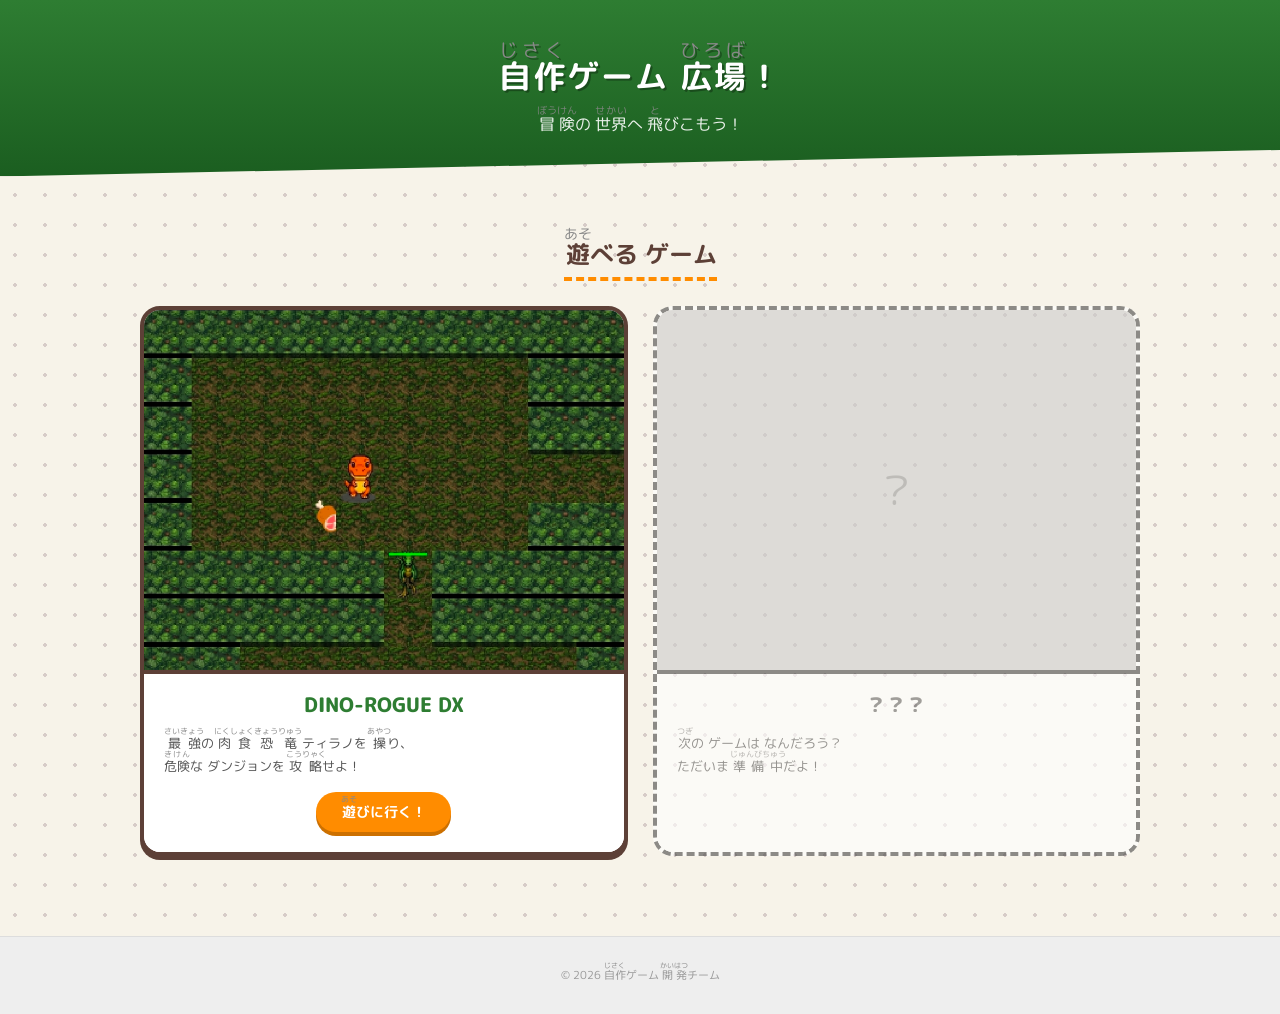
==== index.html @ e5bebb16 "Update index.html" ====
<!DOCTYPE html>
<html lang="ja">
<head>
    <meta charset="UTF-8">
    <meta name="viewport" content="width=device-width, initial-scale=1.0">
    <title>ワクワク！だいぼうけんゲームひろば</title>
    <link href="https://fonts.googleapis.com/css2?family=M+PLUS+Rounded+1c:wght@700;800&display=swap" rel="stylesheet">
    <style>
        :root {
            --bg-color: #f7f3e9; /* 紙のような色 */
            --main-brown: #5d4037; /* 木のような茶色 */
            --accent-orange: #ff8c00; /* 夕日のようなオレンジ */
            --jungle-green: #2e7d32; /* ジャングルのような緑 */
            --card-bg: #ffffff;
        }

        body {
            margin: 0;
            padding: 0;
            background-color: var(--bg-color);
            background-image: radial-gradient(#d7ccc8 2px, transparent 2px);
            background-size: 30px 30px;
            color: var(--main-brown);
            font-family: 'M PLUS Rounded 1c', sans-serif;
            text-align: center;
        }

        /* ヘッダー: ジャングルの入り口 */
        header {
            background: linear-gradient(var(--jungle-green), #1b5e20);
            padding: 40px 20px;
            color: white;
            box-shadow: 0 4px 10px rgba(0,0,0,0.2);
            clip-path: polygon(0 0, 100% 0, 100% 85%, 0 100%); /* ナナメカット */
        }

        h1 {
            font-size: 32px;
            margin: 0;
            text-shadow: 2px 2px 0px rgba(0,0,0,0.3);
            letter-spacing: 2px;
            line-height: 1.2;
        }

        .hero-message {
            font-size: 16px;
            margin-top: 10px;
            opacity: 0.9;
        }

        .container {
            max-width: 1000px;
            margin: 30px auto;
            padding: 0 20px;
        }

        h2 {
            font-size: 24px;
            border-bottom: 4px dashed var(--accent-orange);
            display: inline-block;
            margin-bottom: 25px;
            padding-bottom: 5px;
        }

        /* ゲームリストのグリッド配置 */
        .game-list {
            display: grid;
            grid-template-columns: repeat(auto-fit, minmax(280px, 1fr));
            gap: 25px;
            justify-content: center;
        }

        /* ゲームカード全体のスタイル */
        .game-card {
            background: var(--card-bg);
            border: 4px solid var(--main-brown);
            border-radius: 20px;
            overflow: hidden;
            /* 動きの滑らかさを指定 */
            transition: transform 0.3s cubic-bezier(0.175, 0.885, 0.32, 1.275), box-shadow 0.3s;
            position: relative;
            text-decoration: none;
            color: inherit;
            display: flex;
            flex-direction: column;
            box-shadow: 0 4px 0 var(--main-brown);
        }

        /* カードを触った時の動き */
        .game-card:hover {
            transform: translateY(-5px) scale(1.03) rotate(1deg); /* 上に浮いて少し大きくなって傾く */
            box-shadow: 0 10px 20px rgba(0,0,0,0.15);
            border-color: var(--accent-orange);
        }

        /* ★改良点: 画像エリアのスタイル */
        .game-thumbnail {
            width: 100%;
            /* ★重要: アスペクト比を固定。これで画像がトリミングされず全体が表示される */
            aspect-ratio: 4 / 3; /* 元画像に合わせて4:3に固定 */
            background-color: #333;
            /* ★ユーザー様指定の画像ファイルを背景として適用 (img/top01.jpg) */
            background-image: url('img/top01.jpg'); 
            background-size: cover; /* エリア全体を覆うように拡大縮小 */
            background-position: center; /* 中央を基準に配置 */
            border-bottom: 4px solid var(--main-brown);
        }

        /* ゲーム情報エリア */
        .game-info {
            padding: 15px 20px 20px;
            background: white;
            flex: 1; /* 残りの高さを埋める */
            display: flex;
            flex-direction: column;
            justify-content: space-between;
        }

        .game-title {
            font-size: 20px;
            margin-bottom: 8px;
            color: var(--jungle-green);
            font-weight: 800;
        }

        .game-desc {
            font-size: 13px;
            line-height: 1.6;
            color: #555;
            text-align: left; /* 説明文は左寄せ */
            margin-bottom: 15px;
        }

        /* 遊びに行くボタン */
        .play-btn {
            display: inline-block;
            padding: 10px 25px;
            background-color: var(--accent-orange);
            color: white;
            border-radius: 50px;
            font-weight: bold;
            font-size: 14px;
            box-shadow: 0 4px 0 #cc7000;
            transition: background-color 0.2s;
        }
        
        .game-card:hover .play-btn {
            background-color: #ffa500;
        }

        /* フッター */
        footer {
            margin-top: 80px;
            padding: 30px;
            font-size: 11px;
            color: #999;
            background-color: #eee;
            border-top: 1px solid #ddd;
        }

        ruby rt {
            font-size: 0.6em;
            color: #888;
            font-weight: normal;
        }
    </style>
</head>
<body>

<header>
    <h1><ruby>自作<rt>じさく</rt></ruby>ゲーム <ruby>広場<rt>ひろば</rt></ruby>！</h1>
    <div class="hero-message"><ruby>冒険<rt>ぼうけん</rt></ruby>の <ruby>世界<rt>せかい</rt></ruby>へ <ruby>飛<rt>と</rt></ruby>びこもう！</div>
</header>

<div class="container">
    <h2><ruby>遊<rt>あそ</rt></ruby>べる ゲーム</h2>
    
    <div class="game-list">
        <a href="./dino01/" class="game-card">
            <div class="game-thumbnail"></div>
            <div class="game-info">
                <div>
                    <div class="game-title">DINO-ROGUE DX</div>
                    <div class="game-desc">
                        <ruby>最強<rt>さいきょう</rt></ruby>の <ruby>肉食<rt>にくしょく</rt></ruby><ruby>恐竜<rt>きょうりゅう</rt></ruby> ティラノを <ruby>操<rt>あやつ</rt></ruby>り、<br>
                        <ruby>危険<rt>きけん</rt></ruby>な ダンジョンを <ruby>攻略<rt>こうりゃく</rt></ruby>せよ！
                    </div>
                </div>
                <div>
                    <div class="play-btn"><ruby>遊<rt>あそ</rt></ruby>びに行く！</div>
                </div>
            </div>
        </a>

        <div class="game-card" style="opacity: 0.6; border-style: dashed; filter: grayscale(1); box-shadow: none;">
            <div class="game-thumbnail" style="background: #ccc; background-image: none; display: flex; align-items: center; justify-content: center; font-size: 40px; color: #999;">？</div>
            <div class="game-info">
                <div>
                    <div class="game-title">？？？</div>
                    <div class="game-desc">
                        <ruby>次<rt>つぎ</rt></ruby>の ゲームは なんだろう？<br>
                        ただいま <ruby>準備中<rt>じゅんびちゅう</rt></ruby>だよ！
                    </div>
                </div>
            </div>
        </div>
    </div>
</div>

<footer>
    &copy; 2026 <ruby>自作<rt>じさく</rt></ruby>ゲーム <ruby>開発<rt>かいはつ</rt></ruby>チーム
</footer>

</body>
</html>
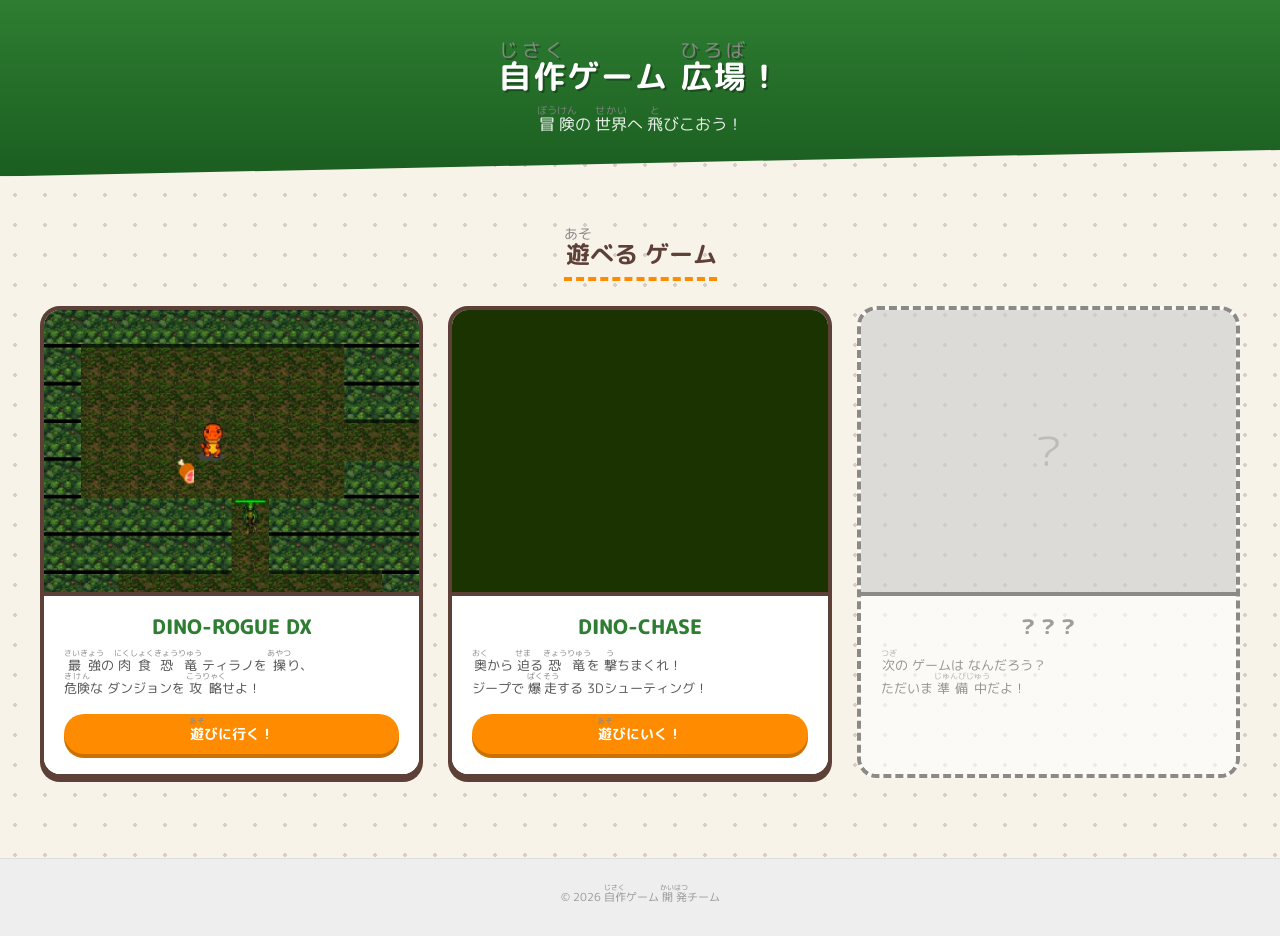
==== commit 4c21125a: "Update index.html" ====
--- a/index.html
+++ b/index.html
@@ -7,16 +7,16 @@
     <link href="https://fonts.googleapis.com/css2?family=M+PLUS+Rounded+1c:wght@700;800&display=swap" rel="stylesheet">
     <style>
         :root {
-            --bg-color: #f7f3e9; /* 紙のような色 */
-            --main-brown: #5d4037; /* 木のような茶色 */
-            --accent-orange: #ff8c00; /* 夕日のようなオレンジ */
-            --jungle-green: #2e7d32; /* ジャングルのような緑 */
+            --bg-color: #f7f3e9;
+            --main-brown: #5d4037;
+            --accent-orange: #ff8c00;
+            --jungle-green: #2e7d32;
             --card-bg: #ffffff;
+            --special-blue: #00ffff;
         }
 
         body {
-            margin: 0;
-            padding: 0;
+            margin: 0; padding: 0;
             background-color: var(--bg-color);
             background-image: radial-gradient(#d7ccc8 2px, transparent 2px);
             background-size: 30px 30px;
@@ -25,44 +25,20 @@
             text-align: center;
         }
 
-        /* ヘッダー: ジャングルの入り口 */
         header {
             background: linear-gradient(var(--jungle-green), #1b5e20);
             padding: 40px 20px;
             color: white;
             box-shadow: 0 4px 10px rgba(0,0,0,0.2);
-            clip-path: polygon(0 0, 100% 0, 100% 85%, 0 100%); /* ナナメカット */
+            clip-path: polygon(0 0, 100% 0, 100% 85%, 0 100%);
         }
 
-        h1 {
-            font-size: 32px;
-            margin: 0;
-            text-shadow: 2px 2px 0px rgba(0,0,0,0.3);
-            letter-spacing: 2px;
-            line-height: 1.2;
-        }
+        h1 { font-size: 32px; margin: 0; text-shadow: 2px 2px 0px rgba(0,0,0,0.3); letter-spacing: 2px; line-height: 1.2; }
+        .hero-message { font-size: 16px; margin-top: 10px; opacity: 0.9; }
 
-        .hero-message {
-            font-size: 16px;
-            margin-top: 10px;
-            opacity: 0.9;
-        }
+        .container { max-width: 1200px; margin: 30px auto; padding: 0 20px; }
+        h2 { font-size: 24px; border-bottom: 4px dashed var(--accent-orange); display: inline-block; margin-bottom: 25px; padding-bottom: 5px; }
 
-        .container {
-            max-width: 1000px;
-            margin: 30px auto;
-            padding: 0 20px;
-        }
-
-        h2 {
-            font-size: 24px;
-            border-bottom: 4px dashed var(--accent-orange);
-            display: inline-block;
-            margin-bottom: 25px;
-            padding-bottom: 5px;
-        }
-
-        /* ゲームリストのグリッド配置 */
         .game-list {
             display: grid;
             grid-template-columns: repeat(auto-fit, minmax(280px, 1fr));
@@ -70,13 +46,11 @@
             justify-content: center;
         }
 
-        /* ゲームカード全体のスタイル */
         .game-card {
             background: var(--card-bg);
             border: 4px solid var(--main-brown);
             border-radius: 20px;
             overflow: hidden;
-            /* 動きの滑らかさを指定 */
             transition: transform 0.3s cubic-bezier(0.175, 0.885, 0.32, 1.275), box-shadow 0.3s;
             position: relative;
             text-decoration: none;
@@ -86,52 +60,37 @@
             box-shadow: 0 4px 0 var(--main-brown);
         }
 
-        /* カードを触った時の動き */
         .game-card:hover {
-            transform: translateY(-5px) scale(1.03) rotate(1deg); /* 上に浮いて少し大きくなって傾く */
+            transform: translateY(-5px) scale(1.03) rotate(1deg);
             box-shadow: 0 10px 20px rgba(0,0,0,0.15);
             border-color: var(--accent-orange);
         }
 
-        /* ★改良点: 画像エリアのスタイル */
         .game-thumbnail {
             width: 100%;
-            /* ★重要: アスペクト比を固定。これで画像がトリミングされず全体が表示される */
-            aspect-ratio: 4 / 3; /* 元画像に合わせて4:3に固定 */
+            aspect-ratio: 4 / 3;
             background-color: #333;
-            /* ★ユーザー様指定の画像ファイルを背景として適用 (img/top01.jpg) */
-            background-image: url('img/top01.jpg'); 
-            background-size: cover; /* エリア全体を覆うように拡大縮小 */
-            background-position: center; /* 中央を基準に配置 */
+            background-size: cover;
+            background-position: center;
             border-bottom: 4px solid var(--main-brown);
         }
 
-        /* ゲーム情報エリア */
+        /* 各カードの画像指定 */
+        .thumb-dino01 { background-image: url('img/top01.jpg'); }
+        .thumb-dino02 { background-image: url('img/top02.jpg'); background-color: #1a3300; } /* シューティング用 */
+
         .game-info {
             padding: 15px 20px 20px;
             background: white;
-            flex: 1; /* 残りの高さを埋める */
+            flex: 1;
             display: flex;
             flex-direction: column;
             justify-content: space-between;
         }
 
-        .game-title {
-            font-size: 20px;
-            margin-bottom: 8px;
-            color: var(--jungle-green);
-            font-weight: 800;
-        }
+        .game-title { font-size: 20px; margin-bottom: 8px; color: var(--jungle-green); font-weight: 800; }
+        .game-desc { font-size: 13px; line-height: 1.6; color: #555; text-align: left; margin-bottom: 15px; }
 
-        .game-desc {
-            font-size: 13px;
-            line-height: 1.6;
-            color: #555;
-            text-align: left; /* 説明文は左寄せ */
-            margin-bottom: 15px;
-        }
-
-        /* 遊びに行くボタン */
         .play-btn {
             display: inline-block;
             padding: 10px 25px;
@@ -141,35 +100,17 @@
             font-weight: bold;
             font-size: 14px;
             box-shadow: 0 4px 0 #cc7000;
-            transition: background-color 0.2s;
         }
         
-        .game-card:hover .play-btn {
-            background-color: #ffa500;
-        }
-
-        /* フッター */
-        footer {
-            margin-top: 80px;
-            padding: 30px;
-            font-size: 11px;
-            color: #999;
-            background-color: #eee;
-            border-top: 1px solid #ddd;
-        }
-
-        ruby rt {
-            font-size: 0.6em;
-            color: #888;
-            font-weight: normal;
-        }
+        footer { margin-top: 80px; padding: 30px; font-size: 11px; color: #999; background-color: #eee; border-top: 1px solid #ddd; }
+        ruby rt { font-size: 0.6em; color: #888; font-weight: normal; }
     </style>
 </head>
 <body>
 
 <header>
     <h1><ruby>自作<rt>じさく</rt></ruby>ゲーム <ruby>広場<rt>ひろば</rt></ruby>！</h1>
-    <div class="hero-message"><ruby>冒険<rt>ぼうけん</rt></ruby>の <ruby>世界<rt>せかい</rt></ruby>へ <ruby>飛<rt>と</rt></ruby>びこもう！</div>
+    <div class="hero-message"><ruby>冒険<rt>ぼうけん</rt></ruby>の <ruby>世界<rt>せかい</rt></ruby>へ <ruby>飛<rt>と</rt></ruby>びこおう！</div>
 </header>
 
 <div class="container">
@@ -177,7 +118,7 @@
     
     <div class="game-list">
         <a href="./dino01/" class="game-card">
-            <div class="game-thumbnail"></div>
+            <div class="game-thumbnail thumb-dino01"></div>
             <div class="game-info">
                 <div>
                     <div class="game-title">DINO-ROGUE DX</div>
@@ -186,20 +127,32 @@
                         <ruby>危険<rt>きけん</rt></ruby>な ダンジョンを <ruby>攻略<rt>こうりゃく</rt></ruby>せよ！
                     </div>
                 </div>
+                <div class="play-btn"><ruby>遊<rt>あそ</rt></ruby>びに行く！</div>
+            </div>
+        </a>
+
+        <a href="./dino02/" class="game-card">
+            <div class="game-thumbnail thumb-dino02"></div>
+            <div class="game-info">
                 <div>
-                    <div class="play-btn"><ruby>遊<rt>あそ</rt></ruby>びに行く！</div>
+                    <div class="game-title">DINO-CHASE</div>
+                    <div class="game-desc">
+                        <ruby>奥<rt>おく</rt></ruby>から <ruby>迫<rt>せま</rt></ruby>る <ruby>恐竜<rt>きょうりゅう</rt></ruby>を <ruby>撃<rt>う</rt></ruby>ちまくれ！<br>
+                        ジープで <ruby>爆走<rt>ばくそう</rt></ruby>する 3Dシューティング！
+                    </div>
                 </div>
+                <div class="play-btn"><ruby>遊<rt>あそ</rt></ruby>びにいく！</div>
             </div>
         </a>
 
         <div class="game-card" style="opacity: 0.6; border-style: dashed; filter: grayscale(1); box-shadow: none;">
-            <div class="game-thumbnail" style="background: #ccc; background-image: none; display: flex; align-items: center; justify-content: center; font-size: 40px; color: #999;">？</div>
+            <div class="game-thumbnail" style="background: #ccc; display: flex; align-items: center; justify-content: center; font-size: 40px; color: #999;">？</div>
             <div class="game-info">
                 <div>
                     <div class="game-title">？？？</div>
                     <div class="game-desc">
                         <ruby>次<rt>つぎ</rt></ruby>の ゲームは なんだろう？<br>
-                        ただいま <ruby>準備中<rt>じゅんびちゅう</rt></ruby>だよ！
+                        ただいま <ruby>準備中<rt>じゅんびじゅう</rt></ruby>だよ！
                     </div>
                 </div>
             </div>
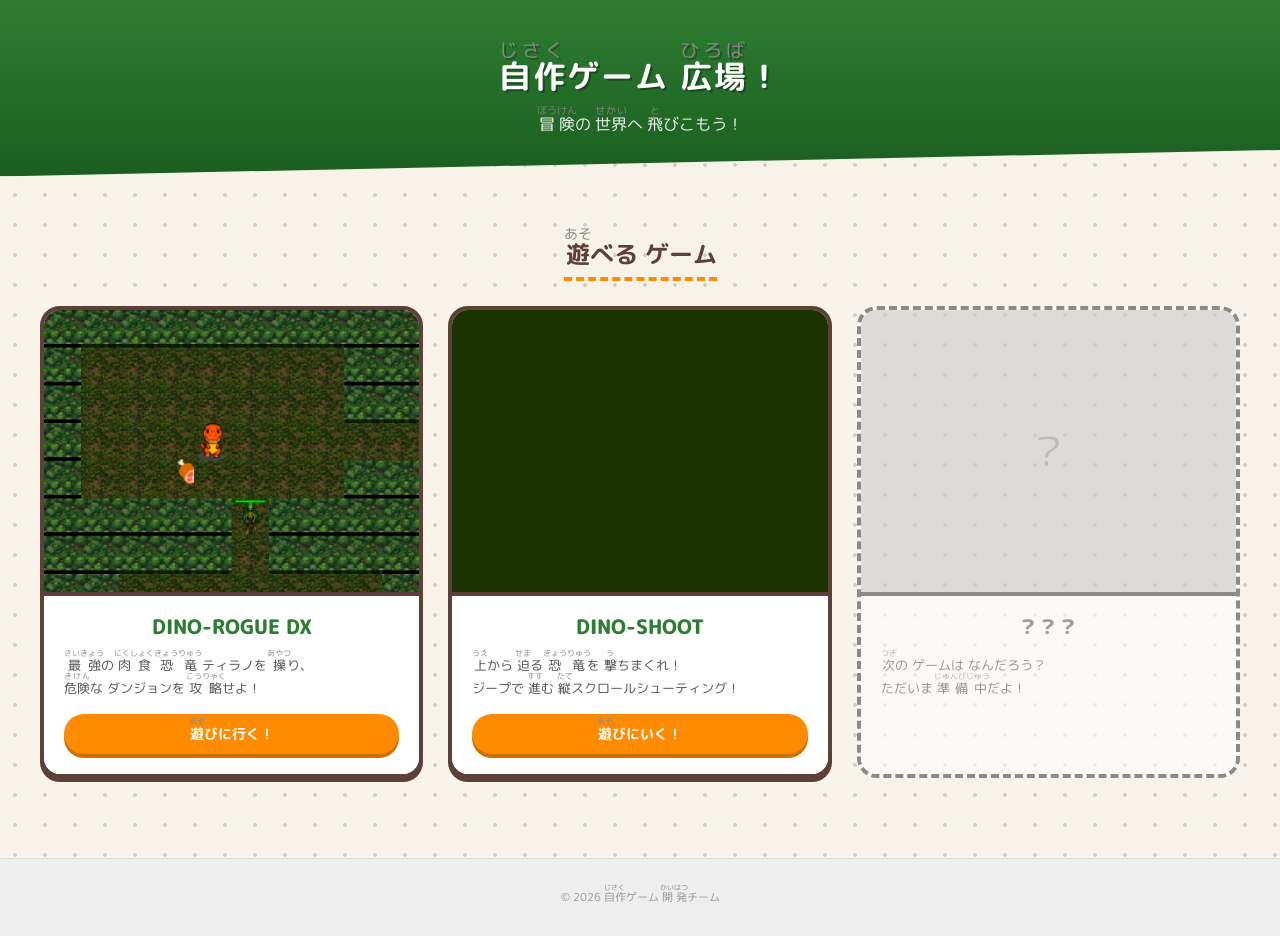
==== commit 8410eac7: "Update index.html" ====
--- a/index.html
+++ b/index.html
@@ -110,7 +110,7 @@
 
 <header>
     <h1><ruby>自作<rt>じさく</rt></ruby>ゲーム <ruby>広場<rt>ひろば</rt></ruby>！</h1>
-    <div class="hero-message"><ruby>冒険<rt>ぼうけん</rt></ruby>の <ruby>世界<rt>せかい</rt></ruby>へ <ruby>飛<rt>と</rt></ruby>びこおう！</div>
+    <div class="hero-message"><ruby>冒険<rt>ぼうけん</rt></ruby>の <ruby>世界<rt>せかい</rt></ruby>へ <ruby>飛<rt>と</rt></ruby>びこもう！</div>
 </header>
 
 <div class="container">
@@ -135,10 +135,10 @@
             <div class="game-thumbnail thumb-dino02"></div>
             <div class="game-info">
                 <div>
-                    <div class="game-title">DINO-CHASE</div>
+                    <div class="game-title">DINO-SHOOT</div>
                     <div class="game-desc">
-                        <ruby>奥<rt>おく</rt></ruby>から <ruby>迫<rt>せま</rt></ruby>る <ruby>恐竜<rt>きょうりゅう</rt></ruby>を <ruby>撃<rt>う</rt></ruby>ちまくれ！<br>
-                        ジープで <ruby>爆走<rt>ばくそう</rt></ruby>する 3Dシューティング！
+                        <ruby>上<rt>うえ</rt></ruby>から <ruby>迫<rt>せま</rt></ruby>る <ruby>恐竜<rt>きょうりゅう</rt></ruby>を <ruby>撃<rt>う</rt></ruby>ちまくれ！<br>
+                        ジープで <ruby>進<rt>すす</rt></ruby>む <ruby>縦<rt>たて</rt></ruby>スクロールシューティング！
                     </div>
                 </div>
                 <div class="play-btn"><ruby>遊<rt>あそ</rt></ruby>びにいく！</div>
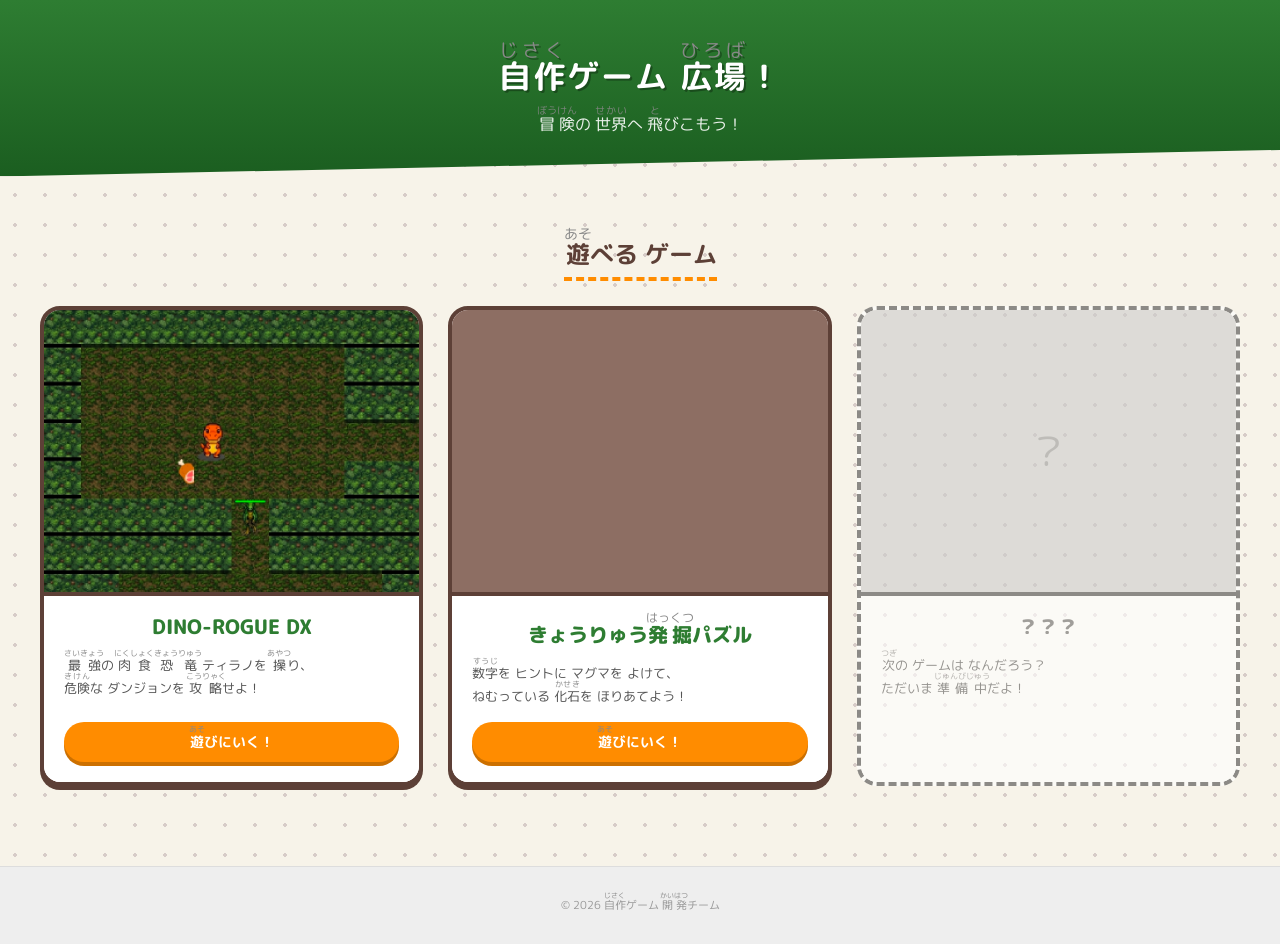
==== commit 8da04e95: "Update index.html" ====
--- a/index.html
+++ b/index.html
@@ -77,7 +77,8 @@
 
         /* 各カードの画像指定 */
         .thumb-dino01 { background-image: url('img/top01.jpg'); }
-        .thumb-dino02 { background-image: url('img/top02.jpg'); background-color: #1a3300; } /* シューティング用 */
+        /* 2個目のゲーム用に拡張子をjpegにし、背景色を土色（ブラウン）に変更 */
+        .thumb-dino02 { background-image: url('img/top02.jpeg'); background-color: #8d6e63; } 
 
         .game-info {
             padding: 15px 20px 20px;
@@ -127,7 +128,7 @@
                         <ruby>危険<rt>きけん</rt></ruby>な ダンジョンを <ruby>攻略<rt>こうりゃく</rt></ruby>せよ！
                     </div>
                 </div>
-                <div class="play-btn"><ruby>遊<rt>あそ</rt></ruby>びに行く！</div>
+                <div class="play-btn"><ruby>遊<rt>あそ</rt></ruby>びにいく！</div>
             </div>
         </a>
 
@@ -135,10 +136,10 @@
             <div class="game-thumbnail thumb-dino02"></div>
             <div class="game-info">
                 <div>
-                    <div class="game-title">DINO-SHOOT</div>
+                    <div class="game-title">きょうりゅう<ruby>発掘<rt>はっくつ</rt></ruby>パズル</div>
                     <div class="game-desc">
-                        <ruby>上<rt>うえ</rt></ruby>から <ruby>迫<rt>せま</rt></ruby>る <ruby>恐竜<rt>きょうりゅう</rt></ruby>を <ruby>撃<rt>う</rt></ruby>ちまくれ！<br>
-                        ジープで <ruby>進<rt>すす</rt></ruby>む <ruby>縦<rt>たて</rt></ruby>スクロールシューティング！
+                        <ruby>数字<rt>すうじ</rt></ruby>を ヒントに マグマを よけて、<br>
+                        ねむっている <ruby>化石<rt>かせき</rt></ruby>を ほりあてよう！
                     </div>
                 </div>
                 <div class="play-btn"><ruby>遊<rt>あそ</rt></ruby>びにいく！</div>
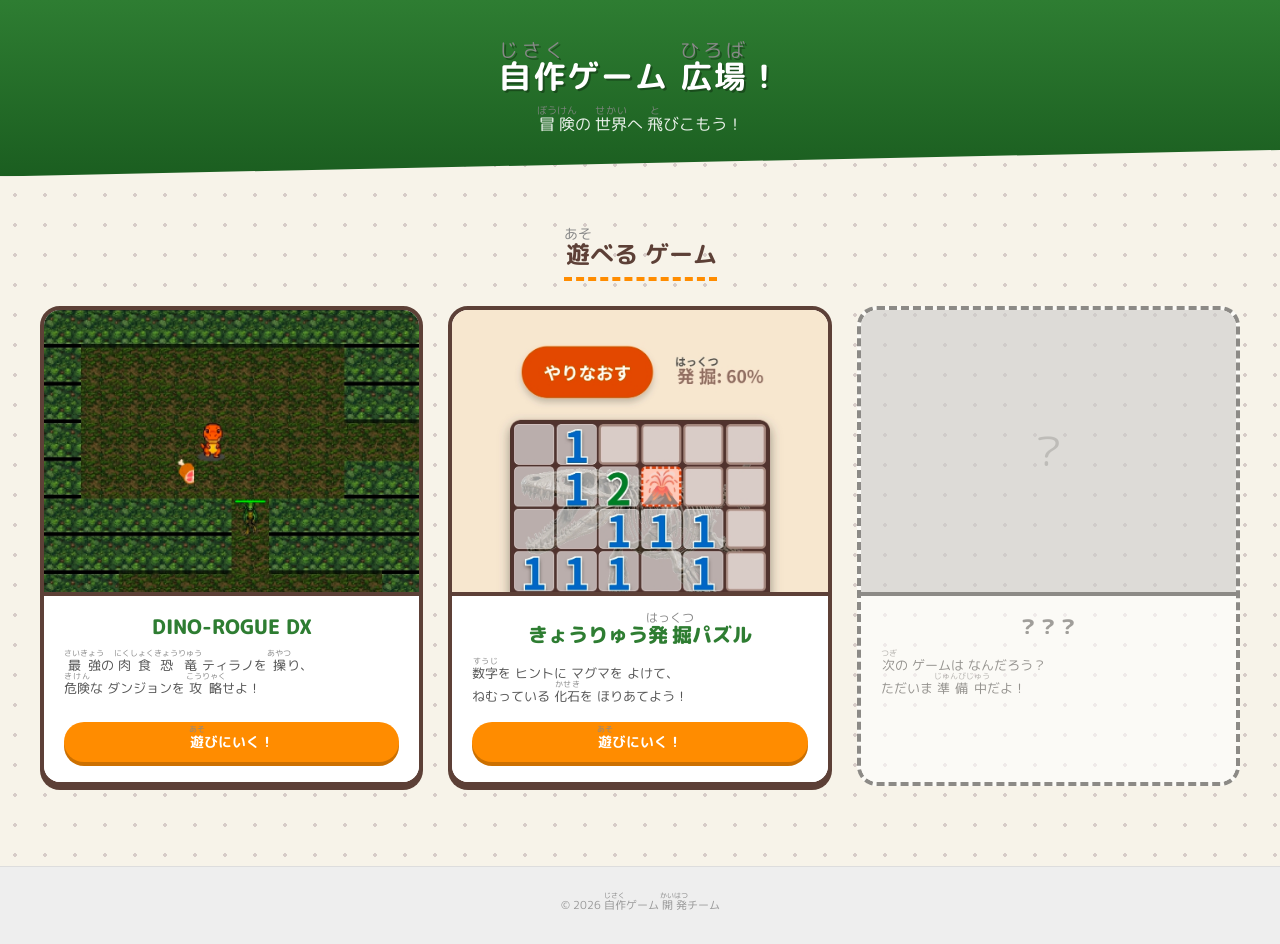
==== commit 95cbf767: "Update index.html" ====
--- a/index.html
+++ b/index.html
@@ -78,7 +78,7 @@
         /* 各カードの画像指定 */
         .thumb-dino01 { background-image: url('img/top01.jpg'); }
         /* 2個目のゲーム用に拡張子をjpegにし、背景色を土色（ブラウン）に変更 */
-        .thumb-dino02 { background-image: url('img/top02.jpeg'); background-color: #8d6e63; } 
+        .thumb-dino02 { background-image: url('img/top02.jpg'); background-color: #8d6e63; } 
 
         .game-info {
             padding: 15px 20px 20px;
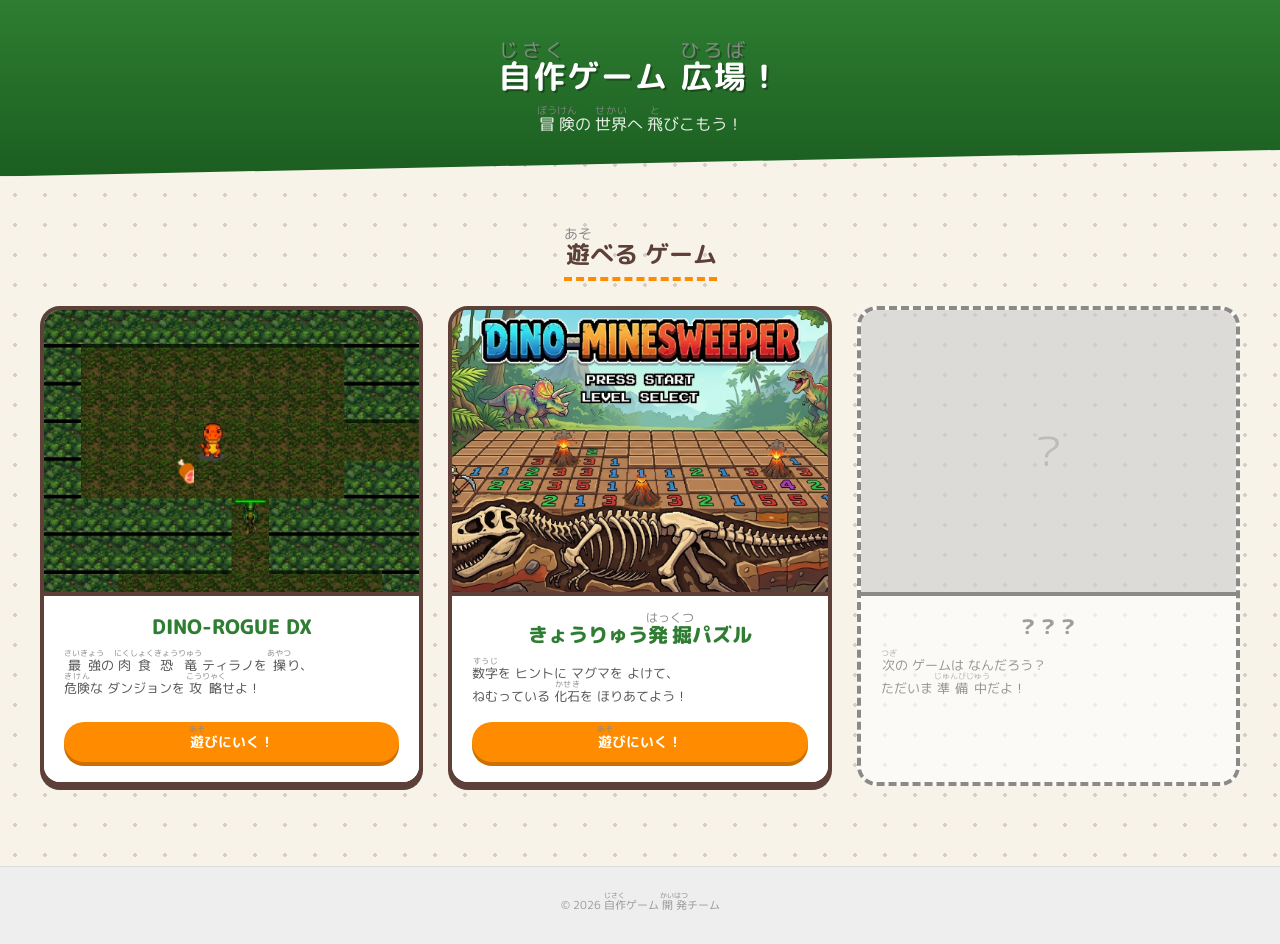
==== commit 6e2602a1: "Update index.html" ====
--- a/index.html
+++ b/index.html
@@ -78,7 +78,7 @@
         /* 各カードの画像指定 */
         .thumb-dino01 { background-image: url('img/top01.jpg'); }
         /* 2個目のゲーム用に拡張子をjpegにし、背景色を土色（ブラウン）に変更 */
-        .thumb-dino02 { background-image: url('img/top02.jpg'); background-color: #8d6e63; } 
+        .thumb-dino02 { background-image: url('img/top02.png'); background-color: #8d6e63; } 
 
         .game-info {
             padding: 15px 20px 20px;
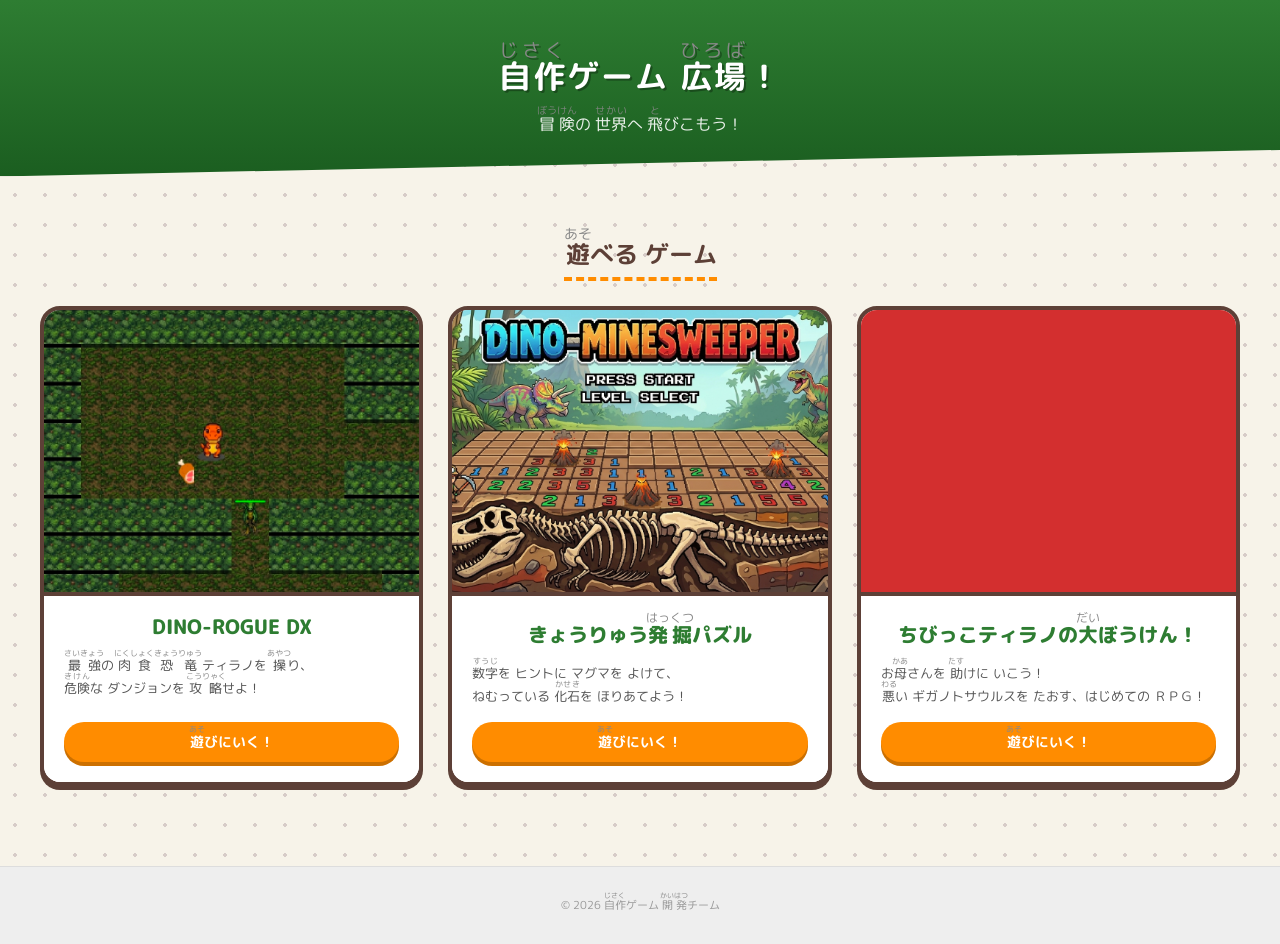
==== commit a0b86ea2: "Update index.html" ====
--- a/index.html
+++ b/index.html
@@ -12,7 +12,7 @@
             --accent-orange: #ff8c00;
             --jungle-green: #2e7d32;
             --card-bg: #ffffff;
-            --special-blue: #00ffff;
+            --tyrano-red: #d32f2f;
         }
 
         body {
@@ -77,8 +77,8 @@
 
         /* 各カードの画像指定 */
         .thumb-dino01 { background-image: url('img/top01.jpg'); }
-        /* 2個目のゲーム用に拡張子をjpegにし、背景色を土色（ブラウン）に変更 */
-        .thumb-dino02 { background-image: url('img/top02.png'); background-color: #8d6e63; } 
+        .thumb-dino02 { background-image: url('img/top02.png'); background-color: #8d6e63; }
+        .thumb-dino03 { background-image: url('img/top03.jpg'); background-color: var(--tyrano-red); }
 
         .game-info {
             padding: 15px 20px 20px;
@@ -146,18 +146,19 @@
             </div>
         </a>
 
-        <div class="game-card" style="opacity: 0.6; border-style: dashed; filter: grayscale(1); box-shadow: none;">
-            <div class="game-thumbnail" style="background: #ccc; display: flex; align-items: center; justify-content: center; font-size: 40px; color: #999;">？</div>
+        <a href="./dino03/" class="game-card">
+            <div class="game-thumbnail thumb-dino03"></div>
             <div class="game-info">
                 <div>
-                    <div class="game-title">？？？</div>
+                    <div class="game-title">ちびっこティラノの<ruby>大<rt>だい</rt></ruby>ぼうけん！</div>
                     <div class="game-desc">
-                        <ruby>次<rt>つぎ</rt></ruby>の ゲームは なんだろう？<br>
-                        ただいま <ruby>準備中<rt>じゅんびじゅう</rt></ruby>だよ！
+                        お<ruby>母<rt>かあ</rt></ruby>さんを <ruby>助<rt>たす</rt></ruby>けに いこう！<br>
+                        <ruby>悪<rt>わる</rt></ruby>い ギガノトサウルスを たおす、はじめての ＲＰＧ！
                     </div>
                 </div>
+                <div class="play-btn"><ruby>遊<rt>あそ</rt></ruby>びにいく！</div>
             </div>
-        </div>
+        </a>
     </div>
 </div>
 
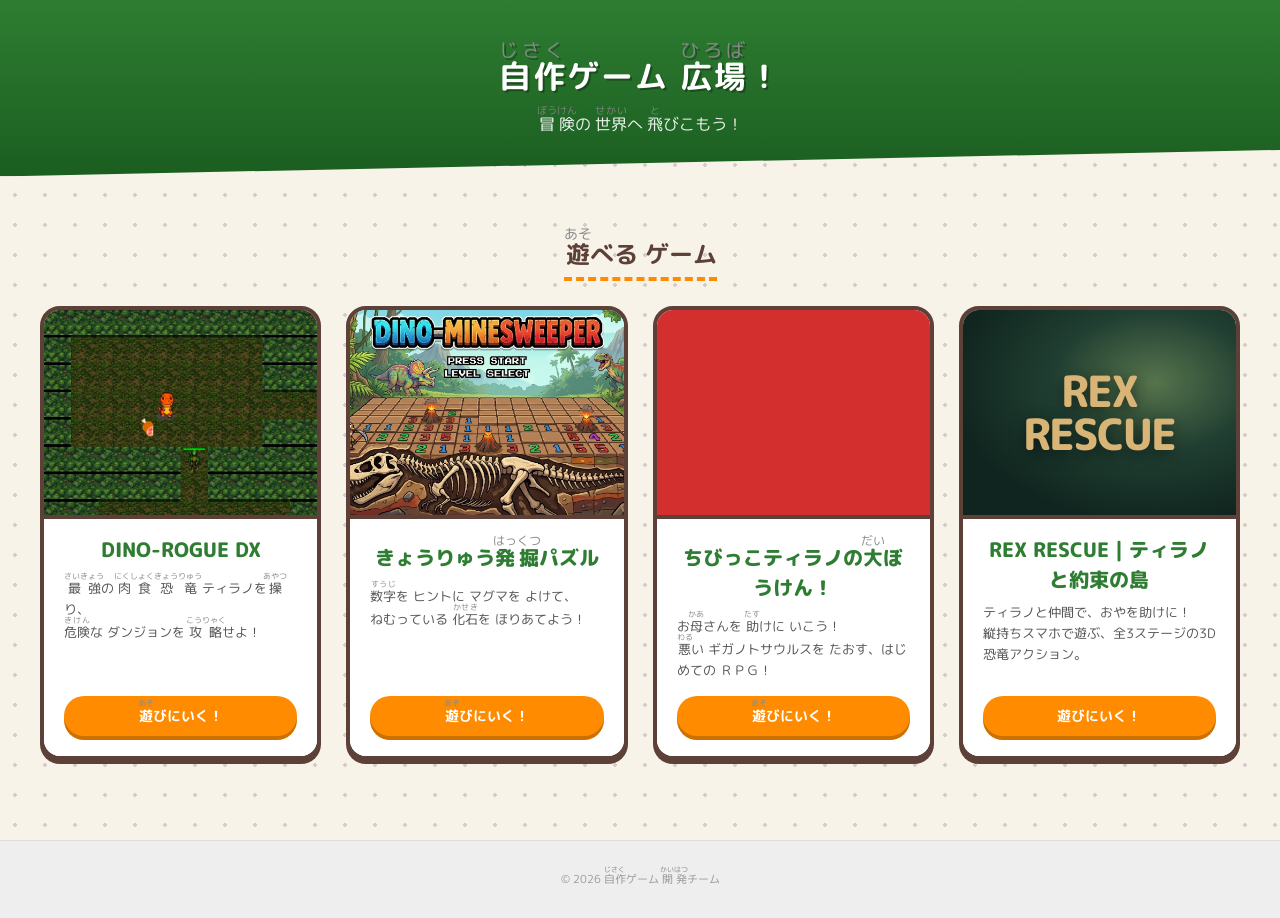
==== commit 7e8c694c: "Add REX RESCUE to the game hub" ====
--- a/index.html
+++ b/index.html
@@ -76,6 +76,7 @@
         }
 
         /* 各カードの画像指定 */
+        .thumb-dino04 { background: radial-gradient(ellipse at 70% 35%, #56744c 0, #203e31 38%, #10251f 75%); display:flex; align-items:center; justify-content:center; color:#d8b477; font-size:43px; font-weight:800; line-height:1; letter-spacing:-2px; text-shadow:0 4px 15px #0008; }
         .thumb-dino01 { background-image: url('img/top01.jpg'); }
         .thumb-dino02 { background-image: url('img/top02.png'); background-color: #8d6e63; }
         .thumb-dino03 { background-image: url('img/top03.jpg'); background-color: var(--tyrano-red); }
@@ -159,6 +160,14 @@
                 <div class="play-btn"><ruby>遊<rt>あそ</rt></ruby>びにいく！</div>
             </div>
         </a>
+
+        <a href="./dino04/" class="game-card">
+            <div class="game-thumbnail thumb-dino04">REX<br>RESCUE</div>
+            <div class="game-info"><div>
+                <div class="game-title">REX RESCUE｜ティラノと約束の島</div>
+                <div class="game-desc">ティラノと仲間で、おやを助けに！<br>縦持ちスマホで遊ぶ、全3ステージの3D恐竜アクション。</div>
+            </div><div class="play-btn">遊びにいく！</div></div>
+        </a>
     </div>
 </div>
 
@@ -168,3 +177,4 @@
 
 </body>
 </html>
+
